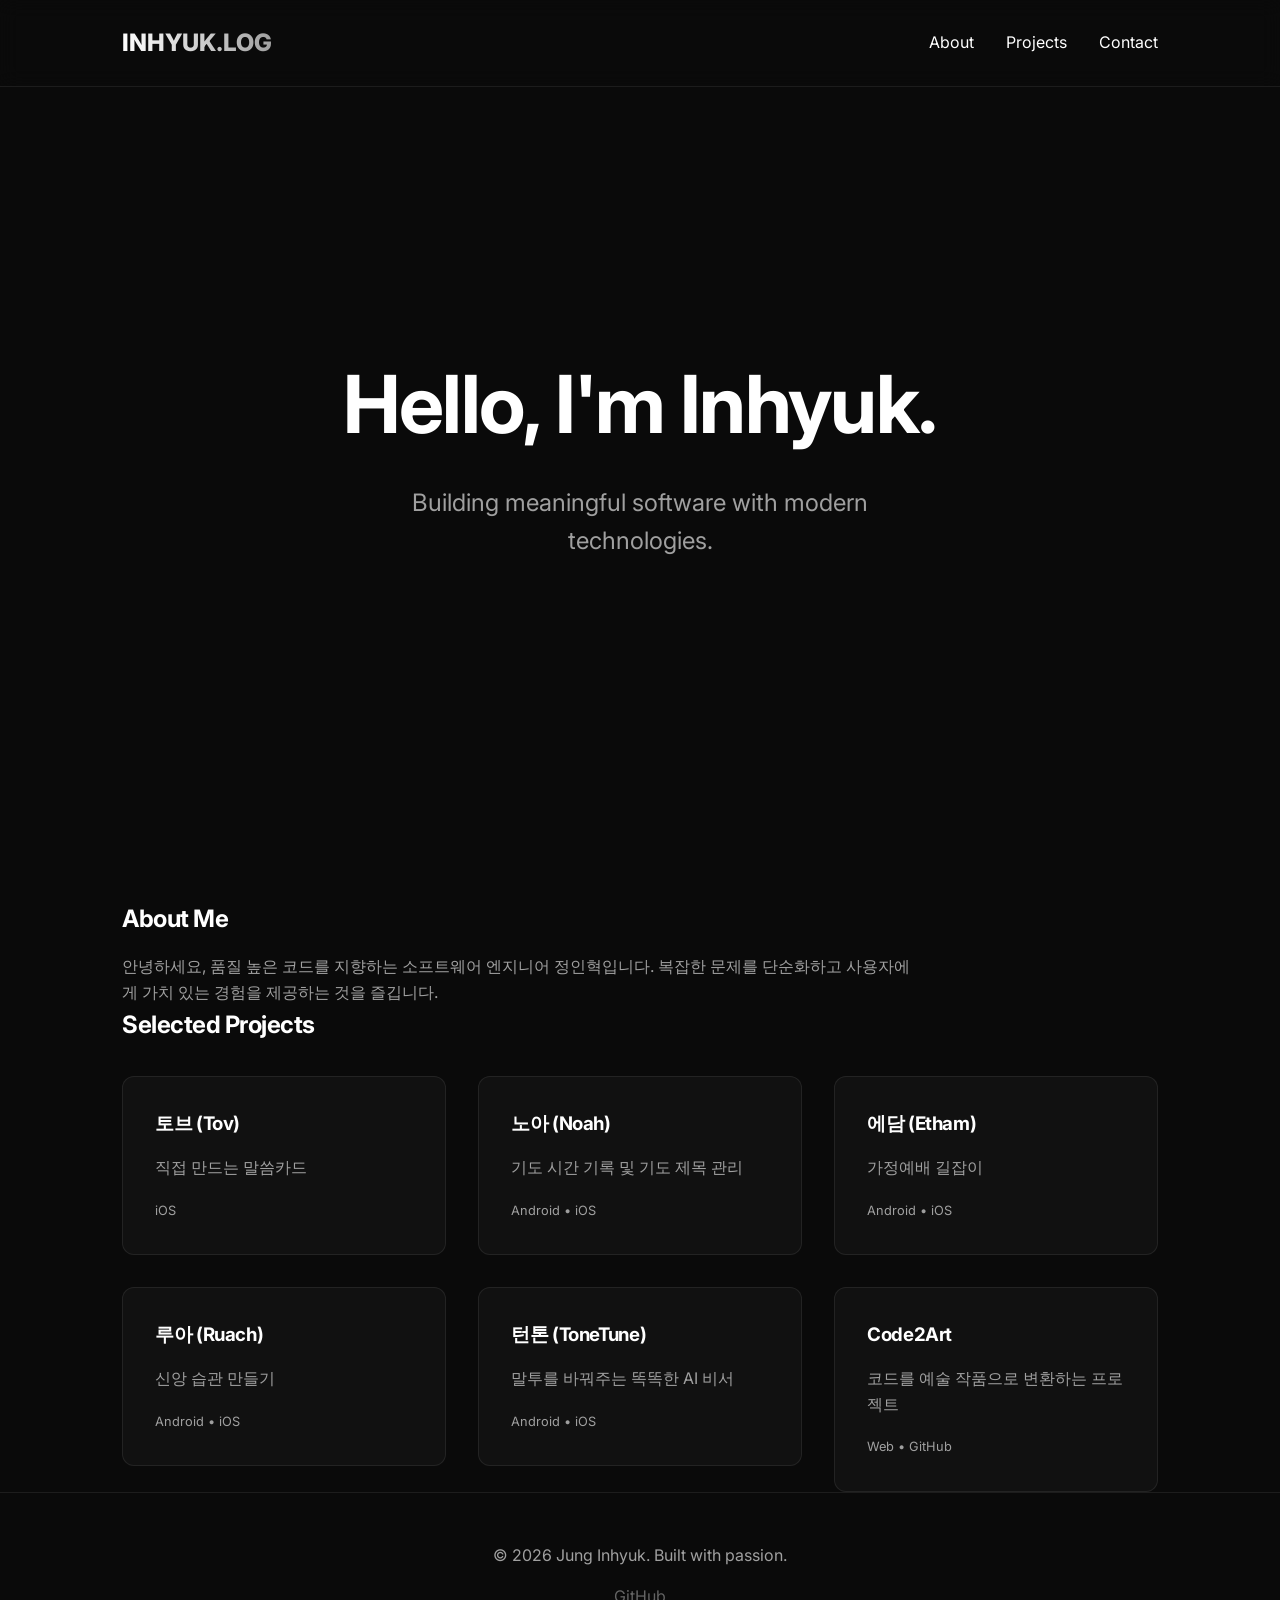
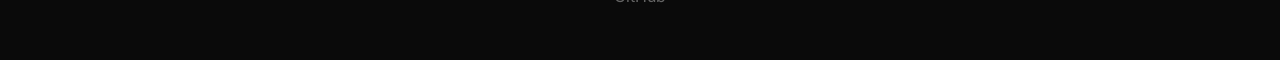
==== index.html @ c1172c43 "feat: 새로운 앱 상세 페이지들을 추가하고 인덱스 페이지를 업데이트합니다." ====
<!DOCTYPE html>
<html lang="ko">

<head>
    <meta charset="UTF-8">
    <meta name="viewport" content="width=device-width, initial-scale=1.0">
    <title>Inhyuk Jung | Software Engineer</title>
    <meta name="description" content="Software Engineer Jung Inhyuk's Portfolio.">
    <link rel="stylesheet" href="style.css">
    <link rel="preconnect" href="https://fonts.googleapis.com">
    <link rel="preconnect" href="https://fonts.gstatic.com" crossorigin>
    <link href="https://fonts.googleapis.com/css2?family=Inter:wght@400;700;800&display=swap" rel="stylesheet">
</head>

<body>

    <nav>
        <div class="container nav-content">
            <div class="logo">INHYUK.LOG</div>
            <div class="nav-links">
                <a href="#about">About</a>
                <a href="#projects">Projects</a>
                <a href="#contact">Contact</a>
            </div>
        </div>
    </nav>

    <header class="hero" id="home">
        <div class="container">
            <h1>Hello, I'm Inhyuk.</h1>
            <p>Building meaningful software with modern technologies.</p>
        </div>
    </header>

    <section id="about" class="container reveal">
        <h2>About Me</h2>
        <p style="color: var(--text-secondary); margin-top: 1rem; max-width: 800px;">
            안녕하세요, 품질 높은 코드를 지향하는 소프트웨어 엔지니어 정인혁입니다.
            복잡한 문제를 단순화하고 사용자에게 가치 있는 경험을 제공하는 것을 즐깁니다.
        </p>
    </section>

    <section id="projects" class="container reveal">
        <h2 style="margin-bottom: 2rem;">Selected Projects</h2>
        <div class="card-grid">
            <a href="apps/tov.html" class="card-link">
                <div class="card">
                    <h3>토브 (Tov)</h3>
                    <p style="color: var(--text-secondary); margin: 1rem 0;">직접 만드는 말씀카드</p>
                    <span style="font-size: 0.8rem; opacity: 0.6;">iOS</span>
                </div>
            </a>
            <a href="apps/noah.html" class="card-link">
                <div class="card">
                    <h3>노아 (Noah)</h3>
                    <p style="color: var(--text-secondary); margin: 1rem 0;">기도 시간 기록 및 기도 제목 관리</p>
                    <span style="font-size: 0.8rem; opacity: 0.6;">Android • iOS</span>
                </div>
            </a>
            <a href="apps/etham.html" class="card-link">
                <div class="card">
                    <h3>에담 (Etham)</h3>
                    <p style="color: var(--text-secondary); margin: 1rem 0;">가정예배 길잡이</p>
                    <span style="font-size: 0.8rem; opacity: 0.6;">Android • iOS</span>
                </div>
            </a>
            <a href="apps/ruach.html" class="card-link">
                <div class="card">
                    <h3>루아 (Ruach)</h3>
                    <p style="color: var(--text-secondary); margin: 1rem 0;">신앙 습관 만들기</p>
                    <span style="font-size: 0.8rem; opacity: 0.6;">Android • iOS</span>
                </div>
            </a>
            <a href="apps/tonetune.html" class="card-link">
                <div class="card">
                    <h3>턴톤 (ToneTune)</h3>
                    <p style="color: var(--text-secondary); margin: 1rem 0;">말투를 바꿔주는 똑똑한 AI 비서</p>
                    <span style="font-size: 0.8rem; opacity: 0.6;">Android • iOS</span>
                </div>
            </a>
            <a href="apps/code2art.html" class="card-link">
                <div class="card">
                    <h3>Code2Art</h3>
                    <p style="color: var(--text-secondary); margin: 1rem 0;">코드를 예술 작품으로 변환하는 프로젝트</p>
                    <span style="font-size: 0.8rem; opacity: 0.6;">Web • GitHub</span>
                </div>
            </a>
        </div>
    </section>

    <footer id="contact">
        <div class="container">
            <p>&copy; 2026 Jung Inhyuk. Built with passion.</p>
            <div style="margin-top: 1rem;">
                <a href="https://github.com/inhyuk-jung" target="_blank"
                    style="margin: 0 10px; opacity: 0.6;">GitHub</a>
            </div>
        </div>
    </footer>

    <script src="main.js"></script>
</body>

</html>
---- style.css ----
:root {
  --bg-color: #0a0a0a;
  --secondary-bg: #111111;
  --accent-color: #ffffff;
  --text-primary: #ffffff;
  --text-secondary: #a0a0a0;
  --glass-bg: rgba(255, 255, 255, 0.03);
  --glass-border: rgba(255, 255, 255, 0.08);
  --font-family: 'Inter', -apple-system, BlinkMacSystemFont, 'Segoe UI', Roboto, sans-serif;
  --transition: all 0.3s ease;
}

* {
  margin: 0;
  padding: 0;
  box-sizing: border-box;
}

body {
  background-color: var(--bg-color);
  color: var(--text-primary);
  font-family: var(--font-family);
  line-height: 1.6;
  overflow-x: hidden;
}

/* Typography */
h1, h2, h3 {
  font-weight: 700;
  letter-spacing: -0.02em;
}

a {
  text-decoration: none;
  color: inherit;
  transition: var(--transition);
}

/* Layout */
.container {
  max-width: 1100px;
  margin: 0 auto;
  padding: 0 2rem;
}

section {
  padding: 100px 0;
}

/* Nav */
nav {
  position: fixed;
  top: 0;
  width: 100%;
  padding: 1.5rem 0;
  z-index: 1000;
  backdrop-filter: blur(10px);
  background: rgba(10, 10, 10, 0.8);
  border-bottom: 1px solid var(--glass-border);
}

.nav-content {
  display: flex;
  justify-content: space-between;
  align-items: center;
}

.logo {
  font-size: 1.5rem;
  font-weight: 800;
  background: linear-gradient(to right, #fff, #a0a0a0);
  -webkit-background-clip: text;
  -webkit-text-fill-color: transparent;
}

.nav-links {
  display: flex;
  gap: 2rem;
}

.nav-links a:hover {
  color: var(--accent-color);
  opacity: 0.7;
}

/* Hero Section */
.hero {
  height: 100vh;
  display: flex;
  align-items: center;
  justify-content: center;
  text-align: center;
}

.hero h1 {
  font-size: 5rem;
  margin-bottom: 1rem;
  opacity: 0;
  transform: translateY(30px);
  animation: fadeUp 0.8s forwards;
}

.hero p {
  font-size: 1.5rem;
  color: var(--text-secondary);
  max-width: 600px;
  margin: 0 auto;
  opacity: 0;
  transform: translateY(30px);
  animation: fadeUp 0.8s 0.2s forwards;
}

/* Cards & Components */
.card-grid {
  display: grid;
  grid-template-columns: repeat(auto-fit, minmax(300px, 1fr));
  gap: 2rem;
}

.card {
  background: var(--glass-bg);
  border: 1px solid var(--glass-border);
  padding: 2rem;
  border-radius: 12px;
  transition: var(--transition);
}

.card:hover {
  background: rgba(255, 255, 255, 0.05);
  transform: translateY(-5px);
  border-color: rgba(255, 255, 255, 0.15);
}

/* Animations */
@keyframes fadeUp {
  to {
    opacity: 1;
    transform: translateY(0);
  }
}

.reveal {
  opacity: 0;
  transform: translateY(30px);
  transition: all 0.8s ease-out;
}

.reveal.active {
  opacity: 1;
  transform: translateY(0);
}

/* Footer */
footer {
  padding: 50px 0;
  text-align: center;
  border-top: 1px solid var(--glass-border);
  color: var(--text-secondary);
}

@media (max-width: 768px) {
  .hero h1 { font-size: 3rem; }
  .nav-links { display: none; }
}
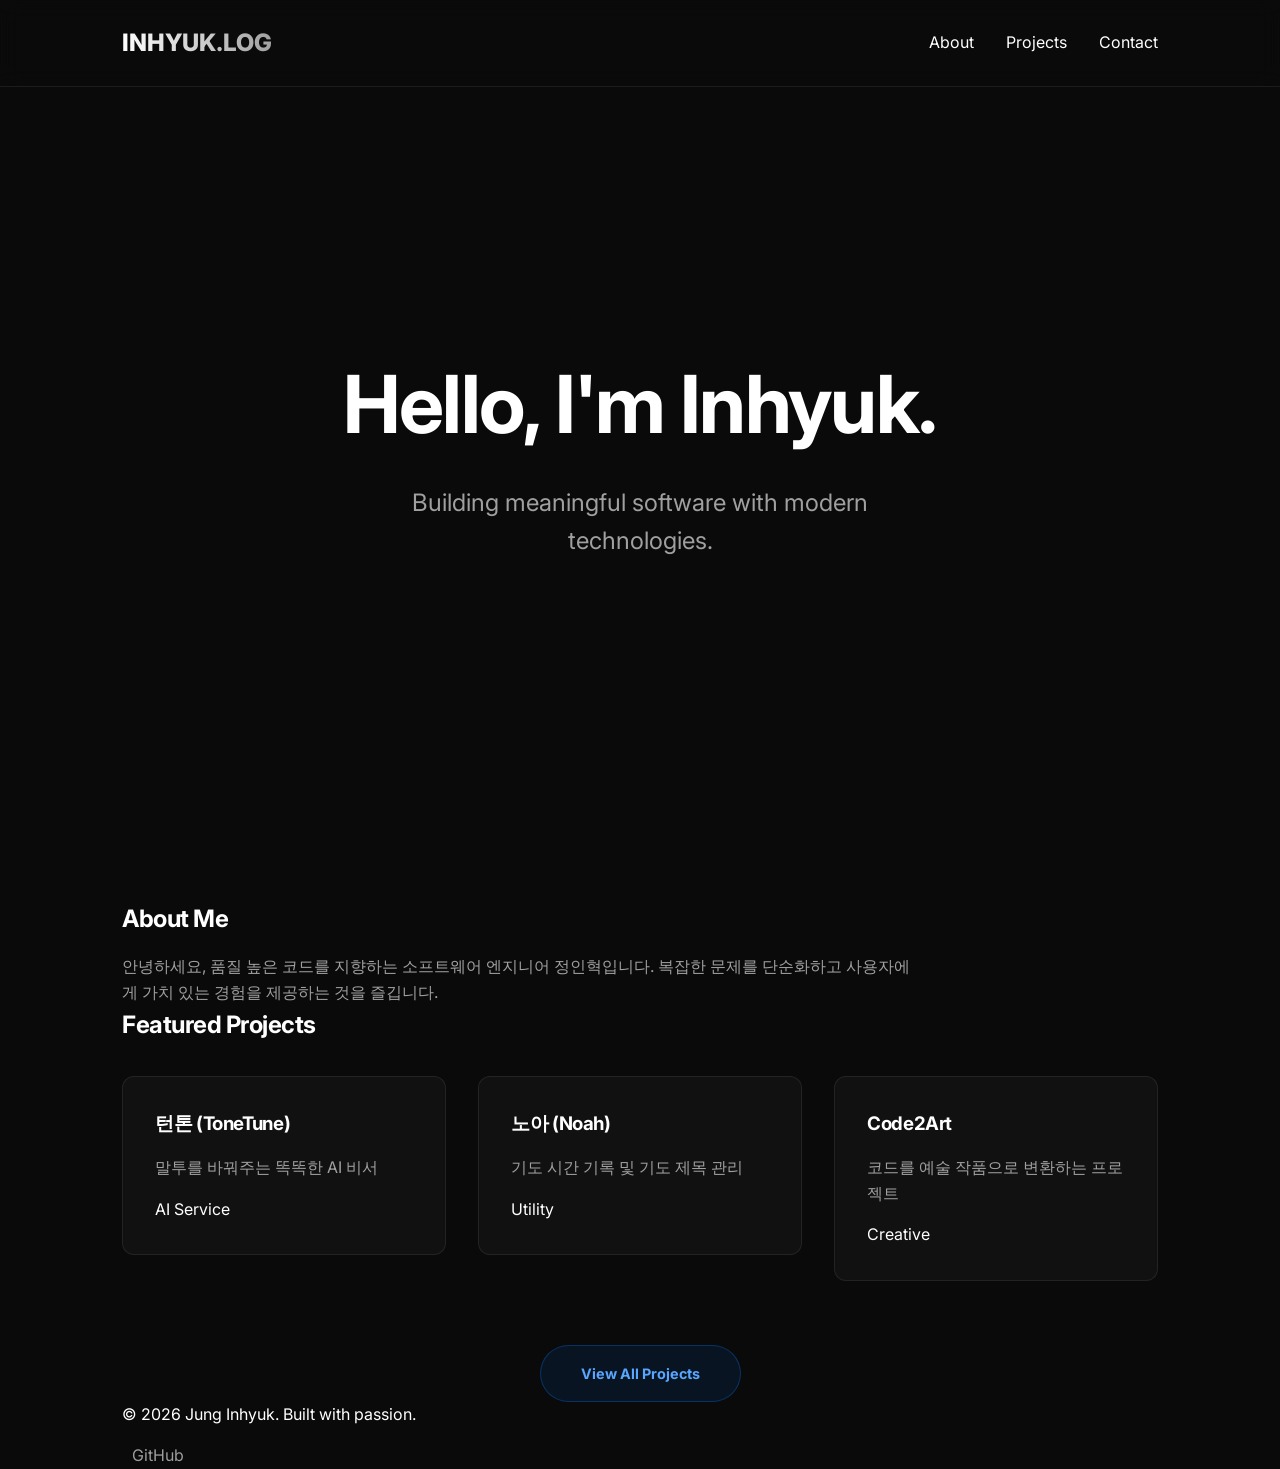
==== commit 5957f8b0: "feat: 전체 프로젝트 페이지를 추가하고 메인 페이지의 프로젝트 섹션을 개편하며 프로젝트 상세 페이지 내용을 개선했습니다." ====
--- a/index.html
+++ b/index.html
@@ -41,50 +41,33 @@
     </section>
 
     <section id="projects" class="container reveal">
-        <h2 style="margin-bottom: 2rem;">Selected Projects</h2>
+        <h2 style="margin-bottom: 2rem;">Featured Projects</h2>
         <div class="card-grid">
-            <a href="apps/tov.html" class="card-link">
+            <a href="apps/tonetune.html" class="card-link">
                 <div class="card">
-                    <h3>토브 (Tov)</h3>
-                    <p style="color: var(--text-secondary); margin: 1rem 0;">직접 만드는 말씀카드</p>
-                    <span style="font-size: 0.8rem; opacity: 0.6;">iOS</span>
+                    <h3>턴톤 (ToneTune)</h3>
+                    <p style="color: var(--text-secondary); margin: 1rem 0;">말투를 바꿔주는 똑똑한 AI 비서</p>
+                    <span class="tag">AI Service</span>
                 </div>
             </a>
             <a href="apps/noah.html" class="card-link">
                 <div class="card">
                     <h3>노아 (Noah)</h3>
                     <p style="color: var(--text-secondary); margin: 1rem 0;">기도 시간 기록 및 기도 제목 관리</p>
-                    <span style="font-size: 0.8rem; opacity: 0.6;">Android • iOS</span>
-                </div>
-            </a>
-            <a href="apps/etham.html" class="card-link">
-                <div class="card">
-                    <h3>에담 (Etham)</h3>
-                    <p style="color: var(--text-secondary); margin: 1rem 0;">가정예배 길잡이</p>
-                    <span style="font-size: 0.8rem; opacity: 0.6;">Android • iOS</span>
-                </div>
-            </a>
-            <a href="apps/ruach.html" class="card-link">
-                <div class="card">
-                    <h3>루아 (Ruach)</h3>
-                    <p style="color: var(--text-secondary); margin: 1rem 0;">신앙 습관 만들기</p>
-                    <span style="font-size: 0.8rem; opacity: 0.6;">Android • iOS</span>
-                </div>
-            </a>
-            <a href="apps/tonetune.html" class="card-link">
-                <div class="card">
-                    <h3>턴톤 (ToneTune)</h3>
-                    <p style="color: var(--text-secondary); margin: 1rem 0;">말투를 바꿔주는 똑똑한 AI 비서</p>
-                    <span style="font-size: 0.8rem; opacity: 0.6;">Android • iOS</span>
+                    <span class="tag">Utility</span>
                 </div>
             </a>
             <a href="apps/code2art.html" class="card-link">
                 <div class="card">
                     <h3>Code2Art</h3>
                     <p style="color: var(--text-secondary); margin: 1rem 0;">코드를 예술 작품으로 변환하는 프로젝트</p>
-                    <span style="font-size: 0.8rem; opacity: 0.6;">Web • GitHub</span>
+                    <span class="tag">Creative</span>
                 </div>
             </a>
+        </div>
+        <div style="text-align: center; margin-top: 4rem;">
+            <a href="apps/index.html" class="store-button ios"
+                style="max-width: none; width: auto; padding: 1rem 2.5rem;">View All Projects</a>
         </div>
     </section>
 
--- a/style.css
+++ b/style.css
@@ -8,6 +8,8 @@
   --glass-border: rgba(255, 255, 255, 0.08);
   --font-family: 'Inter', -apple-system, BlinkMacSystemFont, 'Segoe UI', Roboto, sans-serif;
   --transition: all 0.3s ease;
+  --ios-color: #007AFF;
+  --android-color: #3DDC84;
 }
 
 * {
@@ -25,7 +27,9 @@
 }
 
 /* Typography */
-h1, h2, h3 {
+h1,
+h2,
+h3 {
   font-weight: 700;
   letter-spacing: -0.02em;
 }
@@ -70,6 +74,7 @@
   font-weight: 800;
   background: linear-gradient(to right, #fff, #a0a0a0);
   -webkit-background-clip: text;
+  background-clip: text;
   -webkit-text-fill-color: transparent;
 }
 
@@ -150,15 +155,92 @@
   transform: translateY(0);
 }
 
-/* Footer */
-footer {
-  padding: 50px 0;
-  text-align: center;
-  border-top: 1px solid var(--glass-border);
-  color: var(--text-secondary);
-}
-
+/* Links in Grid */
+.card-link {
+  display: block;
+  height: 100%;
+}
+
+/* Store Buttons */
+.store-buttons {
+  display: flex;
+  flex-wrap: wrap;
+  gap: 1rem;
+  margin-top: 2rem;
+}
+
+.store-button {
+  display: inline-flex;
+  align-items: center;
+  justify-content: center;
+  padding: 0.8rem 1.5rem;
+  border-radius: 50px;
+  font-weight: 700;
+  font-size: 0.9rem;
+  color: #fff;
+  transition: var(--transition);
+  border: 1px solid transparent;
+  width: 100%;
+  max-width: 200px;
+}
+
+.store-button.ios {
+  background: rgba(0, 122, 255, 0.1);
+  border-color: rgba(0, 122, 255, 0.3);
+  color: #58a6ff;
+}
+
+.store-button.ios:hover {
+  background: var(--ios-color);
+  color: #fff;
+  transform: translateY(-2px);
+  box-shadow: 0 5px 15px rgba(0, 122, 255, 0.3);
+}
+
+.store-button.android {
+  background: rgba(61, 220, 132, 0.1);
+  border-color: rgba(61, 220, 132, 0.3);
+  color: #3ddc84;
+}
+
+.store-button.android:hover {
+  background: var(--android-color);
+  color: #111;
+  transform: translateY(-2px);
+  box-shadow: 0 5px 15px rgba(61, 220, 132, 0.3);
+}
+
+.store-button.github {
+  background: rgba(255, 255, 255, 0.1);
+  border-color: rgba(255, 255, 255, 0.2);
+}
+
+.store-button.github:hover {
+  background: #fff;
+  color: #000;
+  transform: translateY(-2px);
+}
+
+/* Mobile Responsive Extra */
 @media (max-width: 768px) {
-  .hero h1 { font-size: 3rem; }
-  .nav-links { display: none; }
-}
+  .hero h1 {
+    font-size: 2.5rem;
+  }
+
+  .section {
+    padding: 60px 0;
+  }
+
+  .nav-content {
+    padding: 0 1rem;
+  }
+
+  .app-content {
+    grid-template-columns: 1fr;
+    gap: 2rem;
+  }
+
+  .store-button {
+    max-width: 100%;
+  }
+}
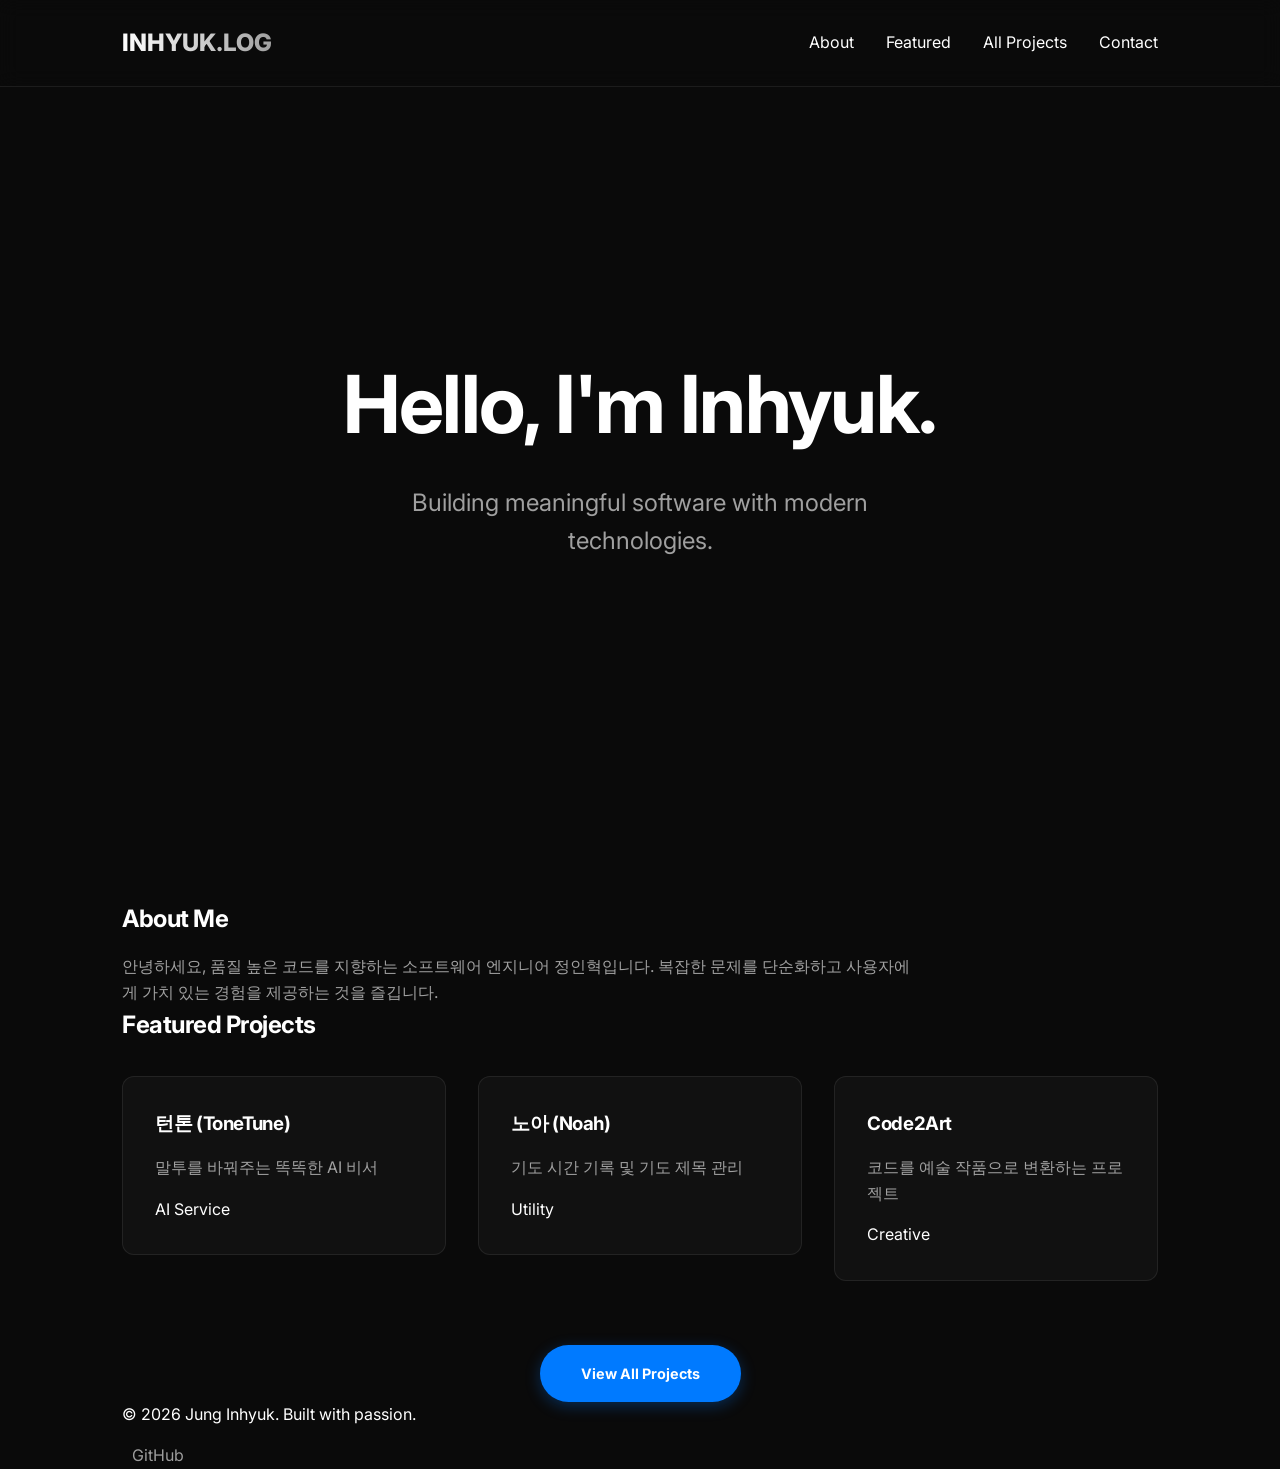
==== commit 602632e3: "feat: 프로젝트 내비게이션 링크를 업데이트하고 앱 이미지 및 스토어 버튼 스타일을 개선했습니다." ====
--- a/index.html
+++ b/index.html
@@ -19,7 +19,8 @@
             <div class="logo">INHYUK.LOG</div>
             <div class="nav-links">
                 <a href="#about">About</a>
-                <a href="#projects">Projects</a>
+                <a href="#projects">Featured</a>
+                <a href="apps/index.html">All Projects</a>
                 <a href="#contact">Contact</a>
             </div>
         </div>
--- a/style.css
+++ b/style.css
@@ -136,6 +136,25 @@
   border-color: rgba(255, 255, 255, 0.15);
 }
 
+.app-image {
+  width: 100%;
+  height: 500px;
+  background: rgba(0, 0, 0, 0.2);
+  border: 1px solid var(--glass-border);
+  border-radius: 20px;
+  display: flex;
+  align-items: center;
+  justify-content: center;
+  margin-bottom: 2rem;
+  overflow: hidden;
+}
+
+.app-image img {
+  max-width: 100%;
+  max-height: 100%;
+  object-fit: contain !important;
+}
+
 /* Animations */
 @keyframes fadeUp {
   to {
@@ -166,48 +185,47 @@
   display: flex;
   flex-wrap: wrap;
   gap: 1rem;
-  margin-top: 2rem;
+  margin: 1.5rem 0;
 }
 
 .store-button {
-  display: inline-flex;
+  display: inline-flex !important;
   align-items: center;
   justify-content: center;
   padding: 0.8rem 1.5rem;
   border-radius: 50px;
   font-weight: 700;
   font-size: 0.9rem;
-  color: #fff;
+  color: #fff !important;
   transition: var(--transition);
   border: 1px solid transparent;
-  width: 100%;
-  max-width: 200px;
+  width: auto;
+  min-width: 160px;
+  cursor: pointer;
+  text-align: center;
 }
 
 .store-button.ios {
-  background: rgba(0, 122, 255, 0.1);
-  border-color: rgba(0, 122, 255, 0.3);
-  color: #58a6ff;
+  background: var(--ios-color);
+  box-shadow: 0 4px 15px rgba(0, 122, 255, 0.3);
 }
 
 .store-button.ios:hover {
-  background: var(--ios-color);
-  color: #fff;
   transform: translateY(-2px);
-  box-shadow: 0 5px 15px rgba(0, 122, 255, 0.3);
+  box-shadow: 0 6px 20px rgba(0, 122, 255, 0.5);
+  filter: brightness(1.1);
 }
 
 .store-button.android {
-  background: rgba(61, 220, 132, 0.1);
-  border-color: rgba(61, 220, 132, 0.3);
-  color: #3ddc84;
+  background: var(--android-color);
+  color: #000 !important;
+  box-shadow: 0 4px 15px rgba(61, 220, 132, 0.3);
 }
 
 .store-button.android:hover {
-  background: var(--android-color);
-  color: #111;
   transform: translateY(-2px);
-  box-shadow: 0 5px 15px rgba(61, 220, 132, 0.3);
+  box-shadow: 0 6px 20px rgba(61, 220, 132, 0.5);
+  filter: brightness(1.1);
 }
 
 .store-button.github {
@@ -217,7 +235,7 @@
 
 .store-button.github:hover {
   background: #fff;
-  color: #000;
+  color: #000 !important;
   transform: translateY(-2px);
 }
 
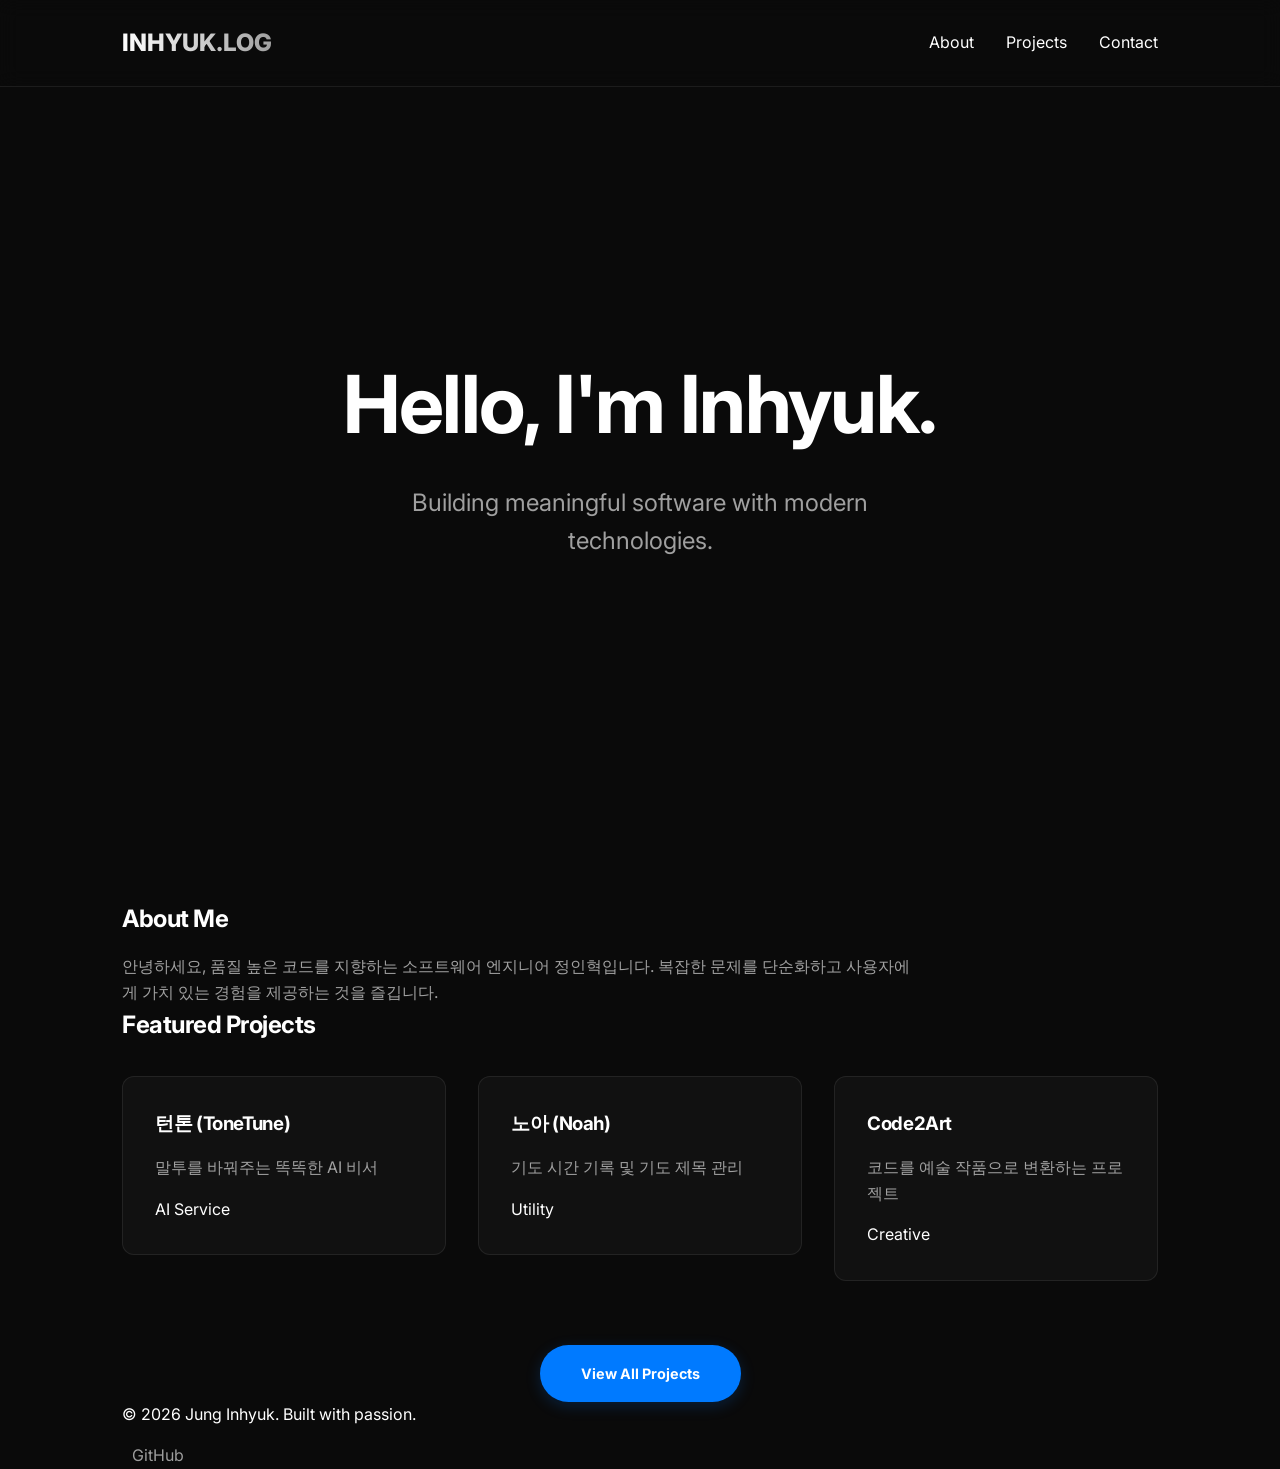
==== commit db54f79e: "feat: 앱 상세 페이지 UI/UX를 개선하고 스토어 버튼 스타일을 조정했으며, 메인 내비게이션을 간소화했습니다." ====
--- a/index.html
+++ b/index.html
@@ -19,8 +19,7 @@
             <div class="logo">INHYUK.LOG</div>
             <div class="nav-links">
                 <a href="#about">About</a>
-                <a href="#projects">Featured</a>
-                <a href="apps/index.html">All Projects</a>
+                <a href="apps/index.html">Projects</a>
                 <a href="#contact">Contact</a>
             </div>
         </div>
--- a/style.css
+++ b/style.css
@@ -153,6 +153,7 @@
   max-width: 100%;
   max-height: 100%;
   object-fit: contain !important;
+  /* 무조건 다 보이게 설정 */
 }
 
 /* Animations */
@@ -207,25 +208,23 @@
 
 .store-button.ios {
   background: var(--ios-color);
-  box-shadow: 0 4px 15px rgba(0, 122, 255, 0.3);
+  box-shadow: 0 4px 15px rgba(0, 122, 255, 0.2);
 }
 
 .store-button.ios:hover {
   transform: translateY(-2px);
-  box-shadow: 0 6px 20px rgba(0, 122, 255, 0.5);
-  filter: brightness(1.1);
+  box-shadow: 0 6px 20px rgba(0, 122, 255, 0.4);
 }
 
 .store-button.android {
   background: var(--android-color);
   color: #000 !important;
-  box-shadow: 0 4px 15px rgba(61, 220, 132, 0.3);
+  box-shadow: 0 4px 15px rgba(61, 220, 132, 0.2);
 }
 
 .store-button.android:hover {
   transform: translateY(-2px);
-  box-shadow: 0 6px 20px rgba(61, 220, 132, 0.5);
-  filter: brightness(1.1);
+  box-shadow: 0 6px 20px rgba(61, 220, 132, 0.4);
 }
 
 .store-button.github {
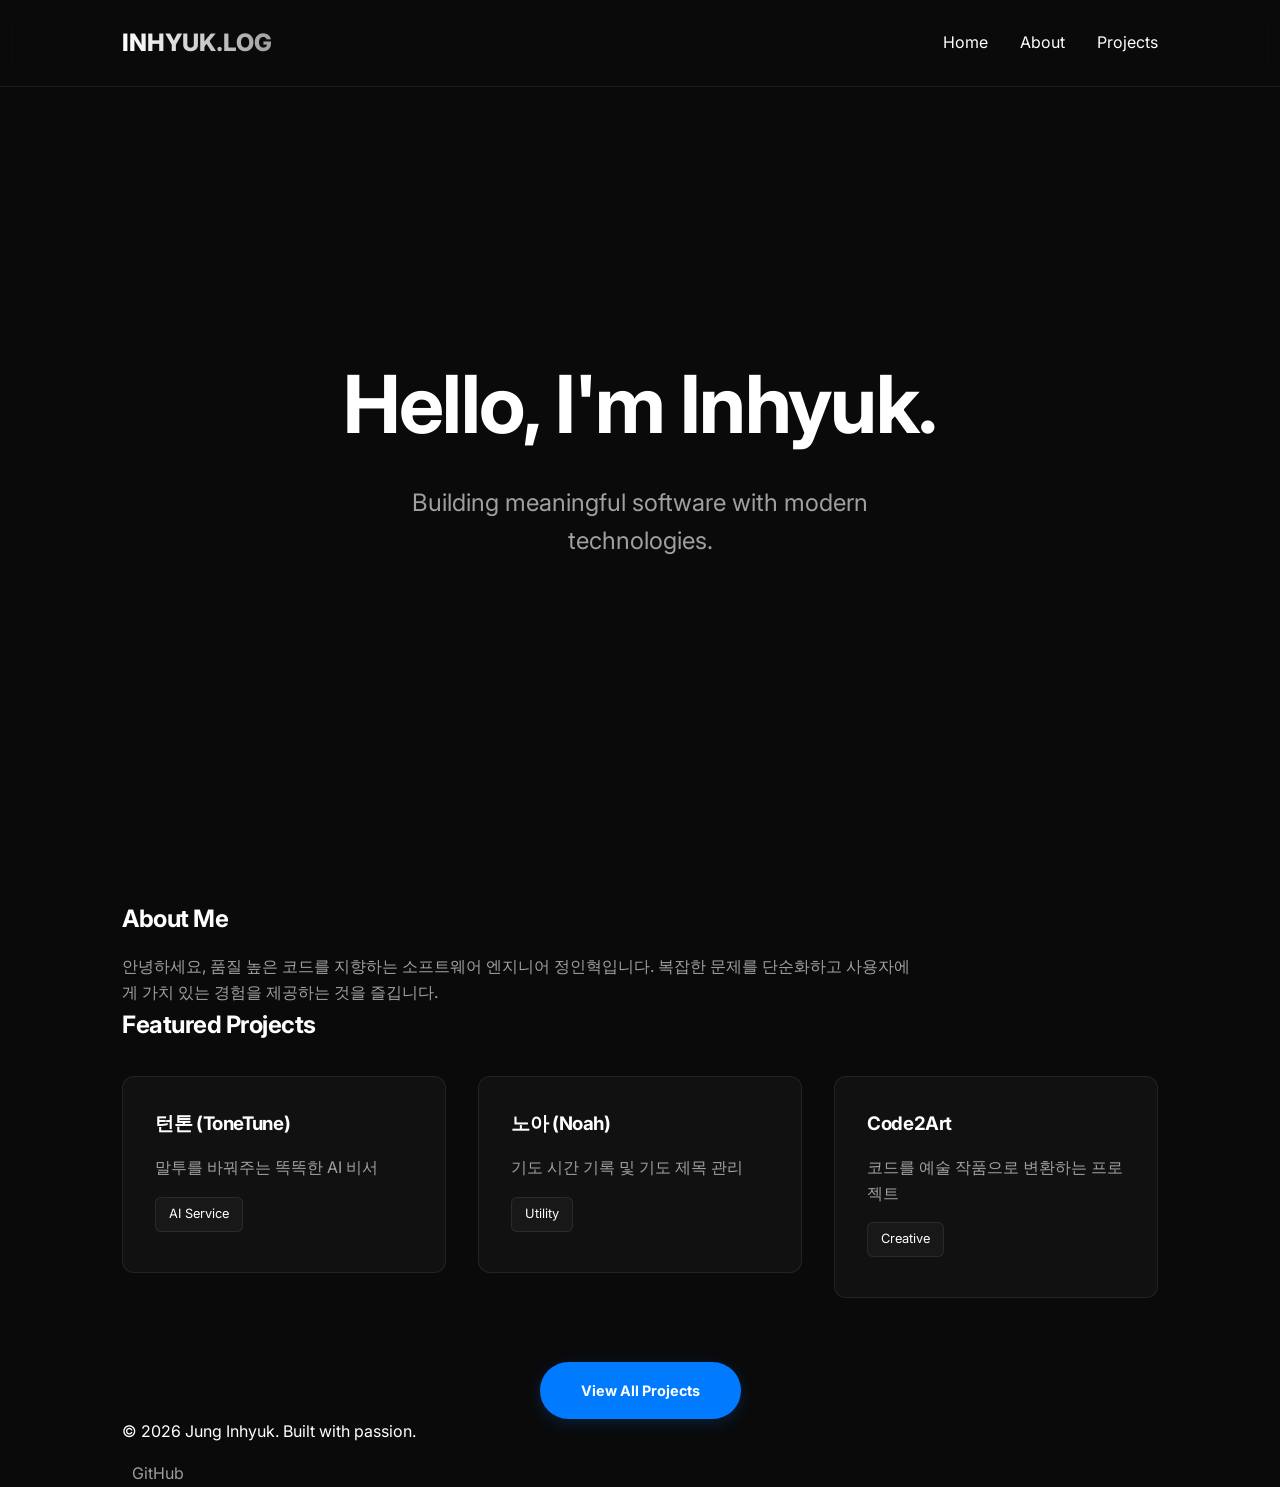
==== commit 6d4d5486: "네비게이션을 개선하고 앱 상세 페이지의 공통 스타일 및 반응형 디자인을 추가했습니다." ====
--- a/index.html
+++ b/index.html
@@ -16,11 +16,11 @@
 
     <nav>
         <div class="container nav-content">
-            <div class="logo">INHYUK.LOG</div>
+            <div class="logo"><a href="index.html">INHYUK.LOG</a></div>
             <div class="nav-links">
+                <a href="index.html">Home</a>
                 <a href="#about">About</a>
                 <a href="apps/index.html">Projects</a>
-                <a href="#contact">Contact</a>
             </div>
         </div>
     </nav>
--- a/style.css
+++ b/style.css
@@ -238,6 +238,41 @@
   transform: translateY(-2px);
 }
 
+/* App Detail Pages Common Styles */
+.app-header {
+  padding-top: 150px;
+  padding-bottom: 50px;
+}
+
+.back-link {
+  display: inline-block;
+  margin-bottom: 2rem;
+  opacity: 0.6;
+  transition: var(--transition);
+}
+
+.back-link:hover {
+  opacity: 1;
+  transform: translateX(-5px);
+}
+
+.app-content {
+  display: grid;
+  grid-template-columns: 2fr 1fr;
+  gap: 3rem;
+}
+
+.tag {
+  background: var(--glass-bg);
+  padding: 0.4rem 0.8rem;
+  border-radius: 6px;
+  font-size: 0.8rem;
+  border: 1px solid var(--glass-border);
+  margin-right: 0.5rem;
+  margin-bottom: 0.5rem;
+  display: inline-block;
+}
+
 /* Mobile Responsive Extra */
 @media (max-width: 768px) {
   .hero h1 {
@@ -257,7 +292,25 @@
     gap: 2rem;
   }
 
+  .app-header {
+    padding-top: 100px;
+    padding-bottom: 30px;
+  }
+
+  .app-image {
+    height: 300px;
+    /* 모바일에서 이미지 덜 부담스럽게 노출 */
+    margin-bottom: 1.5rem;
+  }
+
+  .store-buttons {
+    flex-direction: column;
+    align-items: stretch;
+  }
+
   .store-button {
     max-width: 100%;
+    width: 100%;
+    margin-bottom: 0.5rem;
   }
 }
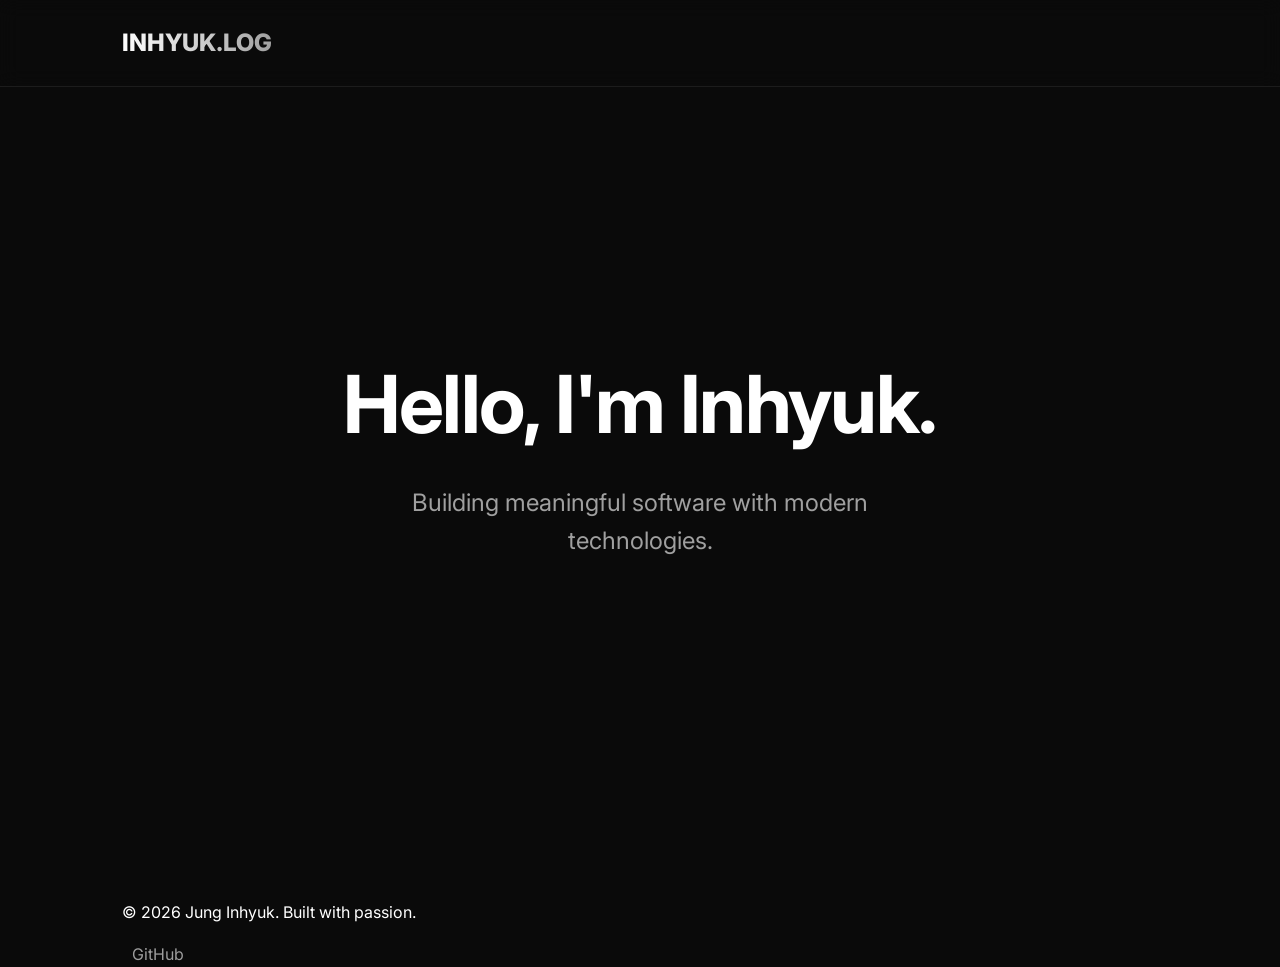
==== commit 0eed16b6: "feat: 메인 페이지 코드 제거" ====
--- a/index.html
+++ b/index.html
@@ -17,11 +17,11 @@
     <nav>
         <div class="container nav-content">
             <div class="logo"><a href="index.html">INHYUK.LOG</a></div>
-            <div class="nav-links">
+            <!-- <div class="nav-links">
                 <a href="index.html">Home</a>
                 <a href="#about">About</a>
                 <a href="apps/index.html">Projects</a>
-            </div>
+            </div> -->
         </div>
     </nav>
 
@@ -32,7 +32,7 @@
         </div>
     </header>
 
-    <section id="about" class="container reveal">
+    <!-- <section id="about" class="container reveal">
         <h2>About Me</h2>
         <p style="color: var(--text-secondary); margin-top: 1rem; max-width: 800px;">
             안녕하세요, 품질 높은 코드를 지향하는 소프트웨어 엔지니어 정인혁입니다.
@@ -69,7 +69,7 @@
             <a href="apps/index.html" class="store-button ios"
                 style="max-width: none; width: auto; padding: 1rem 2.5rem;">View All Projects</a>
         </div>
-    </section>
+    </section> -->
 
     <footer id="contact">
         <div class="container">
--- a/style.css
+++ b/style.css
@@ -26,6 +26,10 @@
   overflow-x: hidden;
 }
 
+html {
+  scroll-padding-top: 40px;
+}
+
 /* Typography */
 h1,
 h2,
@@ -48,7 +52,7 @@
 }
 
 section {
-  padding: 100px 0;
+  /* padding: 50px 0; */
 }
 
 /* Nav */
@@ -59,7 +63,7 @@
   padding: 1.5rem 0;
   z-index: 1000;
   backdrop-filter: blur(10px);
-  background: rgba(10, 10, 10, 0.8);
+  background: var(--nav-bg, rgba(10, 10, 10, 0.8));
   border-bottom: 1px solid var(--glass-border);
 }
 
@@ -138,22 +142,23 @@
 
 .app-image {
   width: 100%;
-  height: 500px;
-  background: rgba(0, 0, 0, 0.2);
-  border: 1px solid var(--glass-border);
-  border-radius: 20px;
+  height: auto;
   display: flex;
   align-items: center;
   justify-content: center;
   margin-bottom: 2rem;
-  overflow: hidden;
+  padding: 0;
+  background: transparent !important;
+  border: none !important;
 }
 
 .app-image img {
-  max-width: 100%;
-  max-height: 100%;
-  object-fit: contain !important;
-  /* 무조건 다 보이게 설정 */
+  width: 100%;
+  height: auto;
+  max-height: 500px;
+  display: block;
+  object-fit: contain;
+  border-radius: 20px;
 }
 
 /* Animations */
@@ -240,19 +245,27 @@
 
 /* App Detail Pages Common Styles */
 .app-header {
-  padding-top: 150px;
-  padding-bottom: 50px;
+  padding-top: 20px;
+  padding-bottom: 30px;
 }
 
 .back-link {
-  display: inline-block;
+  display: inline-flex;
+  align-items: center;
+  gap: 0.5rem;
+  padding: 0.6rem 1.2rem;
+  background: rgba(255, 255, 255, 0.05);
+  border: 1px solid var(--glass-border);
+  border-radius: 50px;
   margin-bottom: 2rem;
-  opacity: 0.6;
+  font-size: 0.9rem;
+  color: var(--text-secondary);
   transition: var(--transition);
 }
 
 .back-link:hover {
-  opacity: 1;
+  background: rgba(255, 255, 255, 0.1);
+  color: var(--text-primary);
   transform: translateX(-5px);
 }
 
@@ -273,6 +286,95 @@
   display: inline-block;
 }
 
+/* Project List (apps/index.html) */
+.project-list {
+  display: flex;
+  flex-direction: column;
+  gap: 1.5rem;
+  max-width: 800px;
+  margin: 0 auto;
+}
+
+.project-item {
+  display: flex;
+  align-items: center;
+  gap: 1.8rem;
+  background: var(--glass-bg);
+  border: 1px solid var(--glass-border);
+  padding: 1.5rem;
+  border-radius: 20px;
+  transition: var(--transition);
+  position: relative;
+}
+
+.project-item:hover {
+  background: rgba(255, 255, 255, 0.05);
+  transform: translateY(-3px);
+  border-color: rgba(255, 255, 255, 0.2);
+}
+
+.project-icon {
+  width: 84px;
+  height: 84px;
+  border-radius: 22.5%;
+  /* Apple HIG 스타일 둥근 모서리 추구 */
+  object-fit: cover;
+  flex-shrink: 0;
+  box-shadow: 0 4px 12px rgba(0, 0, 0, 0.2);
+}
+
+.project-icon-placeholder {
+  width: 84px;
+  height: 84px;
+  border-radius: 22.5%;
+  flex-shrink: 0;
+  background: linear-gradient(135deg, #eee, #999);
+  color: #000;
+  display: flex;
+  align-items: center;
+  justify-content: center;
+  font-weight: 800;
+  font-size: 1.2rem;
+  box-shadow: 0 4px 12px rgba(0, 0, 0, 0.2);
+}
+
+.project-info {
+  flex-grow: 1;
+}
+
+.project-info h3 {
+  font-size: 1.4rem;
+  margin-bottom: 0.2rem;
+  color: var(--text-primary);
+}
+
+.project-info p {
+  color: var(--text-secondary);
+  font-size: 1rem;
+  margin-bottom: 0.8rem;
+}
+
+.project-tags {
+  display: flex;
+  gap: 0.5rem;
+  flex-wrap: wrap;
+}
+
+.project-arrow {
+  color: var(--text-secondary);
+  opacity: 0.5;
+  transition: var(--transition);
+  display: flex;
+  align-items: center;
+}
+
+.project-item:hover .project-arrow {
+  opacity: 1;
+  color: var(--text-primary);
+  transform: translateX(3px);
+}
+
+
 /* Mobile Responsive Extra */
 @media (max-width: 768px) {
   .hero h1 {
@@ -280,7 +382,7 @@
   }
 
   .section {
-    padding: 60px 0;
+    padding: 40px 0;
   }
 
   .nav-content {
@@ -293,13 +395,11 @@
   }
 
   .app-header {
-    padding-top: 100px;
-    padding-bottom: 30px;
+    padding-top: 20px;
+    padding-bottom: 20px;
   }
 
   .app-image {
-    height: 300px;
-    /* 모바일에서 이미지 덜 부담스럽게 노출 */
     margin-bottom: 1.5rem;
   }
 
@@ -313,4 +413,52 @@
     width: 100%;
     margin-bottom: 0.5rem;
   }
+
+  .project-item {
+    flex-direction: row;
+    align-items: center;
+    text-align: left;
+    gap: 1rem;
+    padding: 1.2rem 1rem;
+  }
+
+  .project-icon,
+  .project-icon-placeholder {
+    width: 60px;
+    height: 60px;
+  }
+
+  .project-icon-placeholder {
+    font-size: 0.9rem;
+  }
+
+  .project-info {
+    display: flex;
+    flex-direction: column;
+    align-items: flex-start;
+  }
+
+  .project-info h3 {
+    font-size: 1.1rem;
+    margin-bottom: 0.1rem;
+  }
+
+  .project-info p {
+    font-size: 0.85rem;
+    margin-bottom: 0.5rem;
+  }
+
+  .project-tags {
+    justify-content: flex-start;
+  }
+
+  .project-arrow {
+    position: static;
+    transform: none;
+    margin-left: auto;
+  }
+
+  .project-item:hover .project-arrow {
+    transform: translateX(3px);
+  }
 }
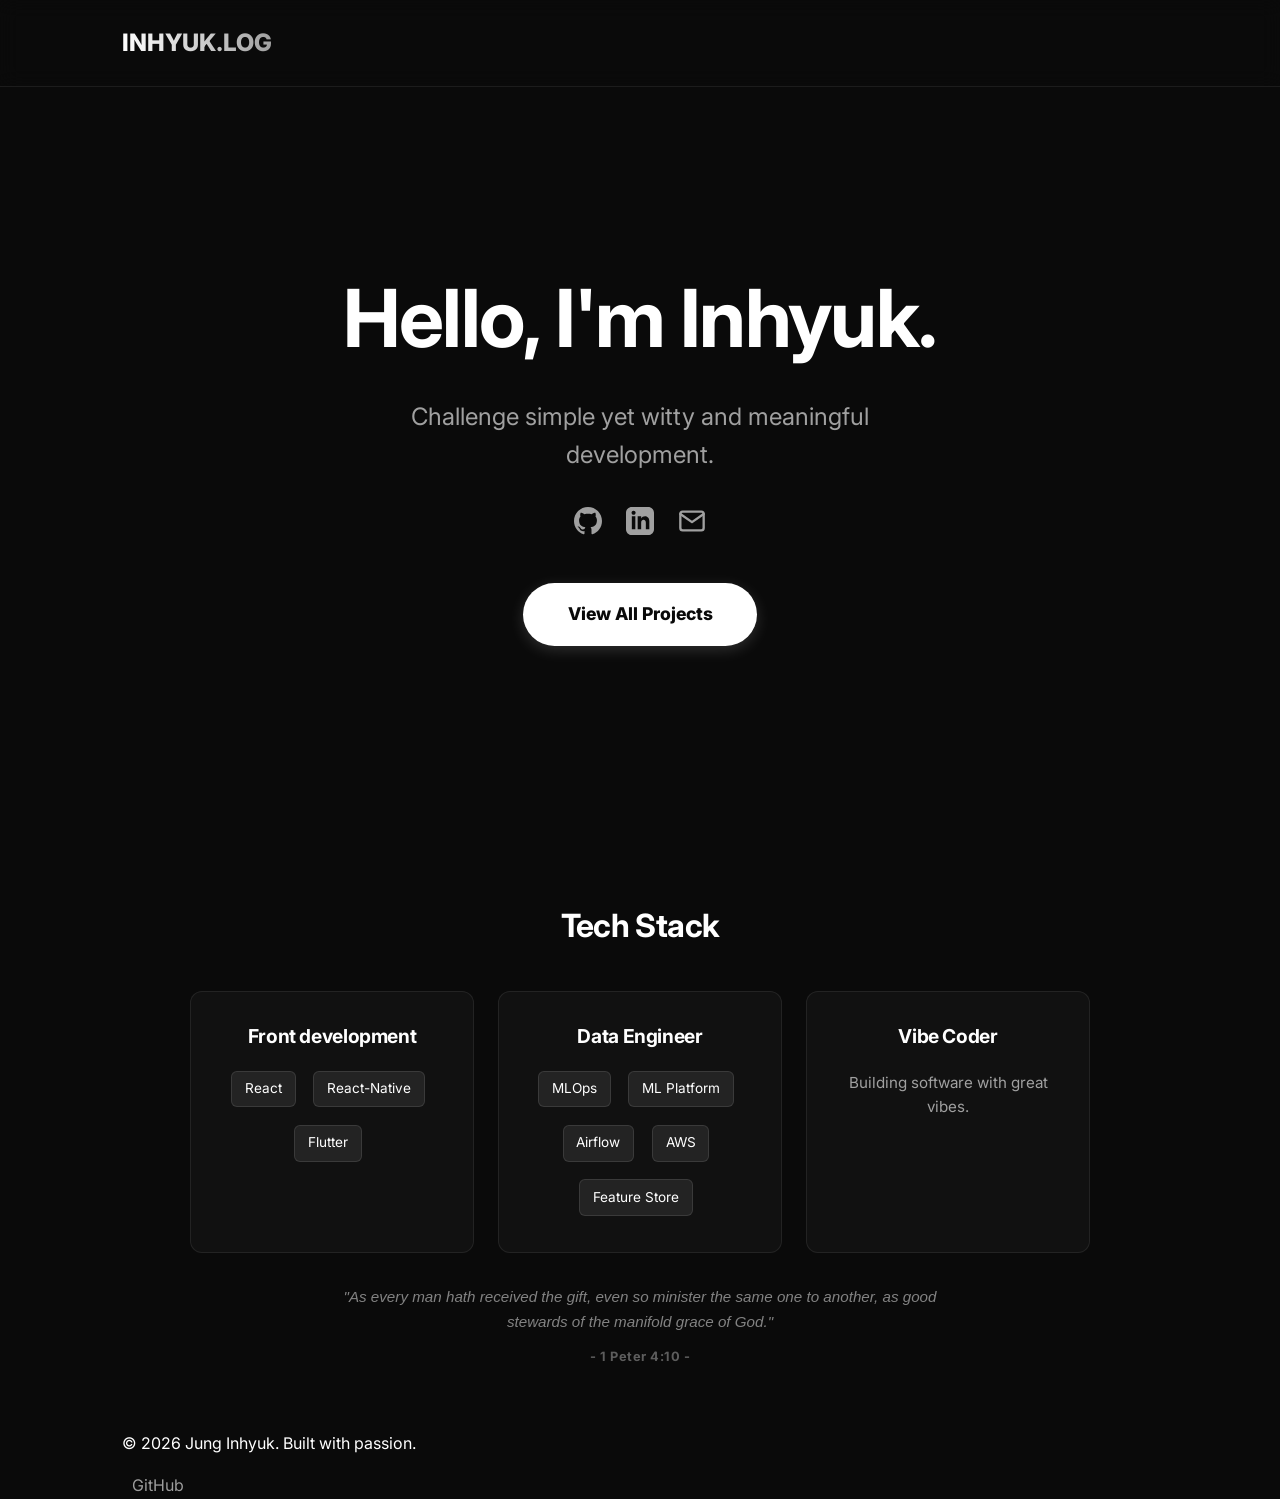
==== commit 49a30e10: "feat: 홈페이지에 소셜 링크, CTA 버튼 및 기술 스택 섹션을 추가하고 기존 주요 프로젝트 섹션을 제거했습니다." ====
--- a/index.html
+++ b/index.html
@@ -28,9 +28,64 @@
     <header class="hero" id="home">
         <div class="container">
             <h1>Hello, I'm Inhyuk.</h1>
-            <p>Building meaningful software with modern technologies.</p>
+            <p>Challenge simple yet witty and meaningful development.</p>
+
+            <div class="social-links">
+                <a href="https://github.com/inhyuk-jung" target="_blank" class="social-link" title="GitHub">
+                    <svg width="28" height="28" viewBox="0 0 24 24" fill="currentColor">
+                        <path
+                            d="M12 0c-6.626 0-12 5.373-12 12 0 5.302 3.438 9.8 8.207 11.387.599.111.793-.261.793-.577v-2.234c-3.338.726-4.033-1.416-4.033-1.416-.546-1.387-1.333-1.756-1.333-1.756-1.089-.745.083-.729.083-.729 1.205.084 1.839 1.237 1.839 1.237 1.07 1.834 2.807 1.304 3.492.997.107-.775.418-1.305.762-1.604-2.665-.305-5.467-1.334-5.467-5.931 0-1.311.469-2.381 1.236-3.221-.124-.303-.535-1.524.117-3.176 0 0 1.008-.322 3.301 1.23.957-.266 1.983-.399 3.003-.404 1.02.005 2.047.138 3.006.404 2.291-1.552 3.297-1.23 3.297-1.23.653 1.653.242 2.874.118 3.176.77.84 1.235 1.911 1.235 3.221 0 4.609-2.807 5.624-5.479 5.921.43.372.823 1.102.823 2.222v3.293c0 .319.192.694.801.576 4.765-1.589 8.199-6.086 8.199-11.386 0-6.627-5.373-12-12-12z" />
+                    </svg>
+                </a>
+                <a href="https://www.linkedin.com/in/inhyuk-jung/" target="_blank" class="social-link" title="LinkedIn">
+                    <svg width="28" height="28" viewBox="0 0 24 24" fill="currentColor">
+                        <path
+                            d="M19 0h-14c-2.761 0-5 2.239-5 5v14c0 2.761 2.239 5 5 5h14c2.762 0 5-2.239 5-5v-14c0-2.761-2.238-5-5-5zm-11 19h-3v-11h3v11zm-1.5-12.268c-.966 0-1.75-.79-1.75-1.764s.784-1.764 1.75-1.764 1.75.79 1.75 1.764-.783 1.764-1.75 1.764zm13.5 12.268h-3v-5.604c0-3.368-4-3.113-4 0v5.604h-3v-11h3v1.765c1.396-2.586 7-2.777 7 2.476v6.759z" />
+                    </svg>
+                </a>
+                <a href="mailto:jihsss93@gmail.com" class="social-link" title="Email Me">
+                    <svg width="28" height="28" viewBox="0 0 24 24" fill="none" stroke="currentColor" stroke-width="2"
+                        stroke-linecap="round" stroke-linejoin="round">
+                        <path d="M4 4h16c1.1 0 2 .9 2 2v12c0 1.1-.9 2-2 2H4c-1.1 0-2-.9-2-2V6c0-1.1.9-2 2-2z"></path>
+                        <polyline points="22,6 12,13 2,6"></polyline>
+                    </svg>
+                </a>
+            </div>
+
+            <div class="hero-cta">
+                <a href="apps/index.html" class="btn-primary">View All Projects</a>
+            </div>
         </div>
     </header>
+
+    <section id="tech-stack" class="container reveal">
+        <h2 style="text-align: center; margin-bottom: 2.5rem; font-size: 2rem;">Tech Stack</h2>
+        <div class="tech-grid">
+            <div class="tech-card">
+                <h3>Front development</h3>
+                <div class="tech-tags">
+                    <span class="tag tech">React</span>
+                    <span class="tag tech">React-Native</span>
+                    <span class="tag tech">Flutter</span>
+                </div>
+            </div>
+            <div class="tech-card">
+                <h3>Data Engineer</h3>
+                <div class="tech-tags">
+                    <span class="tag tech">MLOps</span>
+                    <span class="tag tech">ML Platform</span>
+                    <span class="tag tech">Airflow</span>
+                    <span class="tag tech">AWS</span>
+                    <span class="tag tech">Feature Store</span>
+                </div>
+            </div>
+            <div class="tech-card">
+                <h3>Vibe Coder</h3>
+                <p style="color: var(--text-secondary); margin-top: 0.5rem; font-size: 0.95rem;">Building software with
+                    great vibes.</p>
+            </div>
+        </div>
+    </section>
 
     <!-- <section id="about" class="container reveal">
         <h2>About Me</h2>
@@ -38,38 +93,19 @@
             안녕하세요, 품질 높은 코드를 지향하는 소프트웨어 엔지니어 정인혁입니다.
             복잡한 문제를 단순화하고 사용자에게 가치 있는 경험을 제공하는 것을 즐깁니다.
         </p>
+    </section> -->
+
+    <section class="container reveal"
+        style="padding-top: 2rem; padding-bottom: 4rem; text-align: center; opacity: 0.8;">
+        <blockquote
+            style="font-style: italic; color: var(--text-secondary); max-width: 650px; margin: 0 auto; line-height: 1.6; font-size: 0.95rem; font-weight: 300;">
+            "As every man hath received the gift, even so minister the same one to another, as good stewards of the
+            manifold grace of God."
+            <div
+                style="margin-top: 0.8rem; font-weight: 700; font-style: normal; font-size: 0.8rem; letter-spacing: 0.5px; opacity: 0.7;">
+                - 1 Peter 4:10 -</div>
+        </blockquote>
     </section>
-
-    <section id="projects" class="container reveal">
-        <h2 style="margin-bottom: 2rem;">Featured Projects</h2>
-        <div class="card-grid">
-            <a href="apps/tonetune.html" class="card-link">
-                <div class="card">
-                    <h3>턴톤 (ToneTune)</h3>
-                    <p style="color: var(--text-secondary); margin: 1rem 0;">말투를 바꿔주는 똑똑한 AI 비서</p>
-                    <span class="tag">AI Service</span>
-                </div>
-            </a>
-            <a href="apps/noah.html" class="card-link">
-                <div class="card">
-                    <h3>노아 (Noah)</h3>
-                    <p style="color: var(--text-secondary); margin: 1rem 0;">기도 시간 기록 및 기도 제목 관리</p>
-                    <span class="tag">Utility</span>
-                </div>
-            </a>
-            <a href="apps/code2art.html" class="card-link">
-                <div class="card">
-                    <h3>Code2Art</h3>
-                    <p style="color: var(--text-secondary); margin: 1rem 0;">코드를 예술 작품으로 변환하는 프로젝트</p>
-                    <span class="tag">Creative</span>
-                </div>
-            </a>
-        </div>
-        <div style="text-align: center; margin-top: 4rem;">
-            <a href="apps/index.html" class="store-button ios"
-                style="max-width: none; width: auto; padding: 1rem 2.5rem;">View All Projects</a>
-        </div>
-    </section> -->
 
     <footer id="contact">
         <div class="container">
--- a/style.css
+++ b/style.css
@@ -119,6 +119,57 @@
   animation: fadeUp 0.8s 0.2s forwards;
 }
 
+/* Hero Social Links & CTA */
+.social-links {
+  display: flex;
+  gap: 1.5rem;
+  justify-content: center;
+  margin-top: 2rem;
+  opacity: 0;
+  transform: translateY(20px);
+  animation: fadeUp 0.8s 0.4s forwards;
+}
+
+.social-link {
+  color: var(--text-secondary);
+  transition: var(--transition);
+  display: flex;
+  align-items: center;
+  justify-content: center;
+}
+
+.social-link:hover {
+  color: var(--text-primary);
+  transform: translateY(-3px);
+  filter: drop-shadow(0 0 10px rgba(255, 255, 255, 0.4));
+}
+
+.hero-cta {
+  margin-top: 3rem;
+  opacity: 0;
+  transform: translateY(20px);
+  animation: fadeUp 0.8s 0.5s forwards;
+}
+
+.btn-primary {
+  display: inline-flex;
+  align-items: center;
+  justify-content: center;
+  background: var(--text-primary);
+  color: var(--bg-color);
+  padding: 1.1rem 2.8rem;
+  border-radius: 50px;
+  font-weight: 800;
+  font-size: 1.1rem;
+  transition: var(--transition);
+  box-shadow: 0 4px 15px rgba(255, 255, 255, 0.15);
+}
+
+.btn-primary:hover {
+  transform: translateY(-3px);
+  box-shadow: 0 6px 25px rgba(255, 255, 255, 0.35);
+}
+
 /* Cards & Components */
 .card-grid {
   display: grid;
@@ -159,6 +210,58 @@
   display: block;
   object-fit: contain;
   border-radius: 20px;
+}
+
+/* Tech Stack */
+.tech-grid {
+  display: grid;
+  grid-template-columns: repeat(auto-fit, minmax(280px, 1fr));
+  gap: 1.5rem;
+  max-width: 900px;
+  margin: 0 auto;
+}
+
+.tech-card {
+  background: var(--glass-bg);
+  border: 1px solid var(--glass-border);
+  padding: 1.8rem;
+  border-radius: 12px;
+  transition: var(--transition);
+  text-align: center;
+}
+
+.tech-card:hover {
+  background: rgba(255, 255, 255, 0.05);
+  transform: translateY(-5px);
+  border-color: rgba(255, 255, 255, 0.15);
+  box-shadow: 0 10px 30px rgba(0, 0, 0, 0.5);
+}
+
+.tech-card h3 {
+  font-size: 1.2rem;
+  margin-bottom: 1.2rem;
+  color: var(--text-primary);
+}
+
+.tech-tags {
+  display: flex;
+  flex-wrap: wrap;
+  gap: 0.6rem;
+  justify-content: center;
+}
+
+.tag.tech {
+  background: rgba(255, 255, 255, 0.08);
+  border: 1px solid rgba(255, 255, 255, 0.1);
+  color: var(--text-primary);
+  font-size: 0.85rem;
+  padding: 0.4rem 0.8rem;
+  transition: var(--transition);
+}
+
+.tag.tech:hover {
+  background: rgba(255, 255, 255, 0.15);
+  transform: translateY(-2px);
 }
 
 /* Animations */
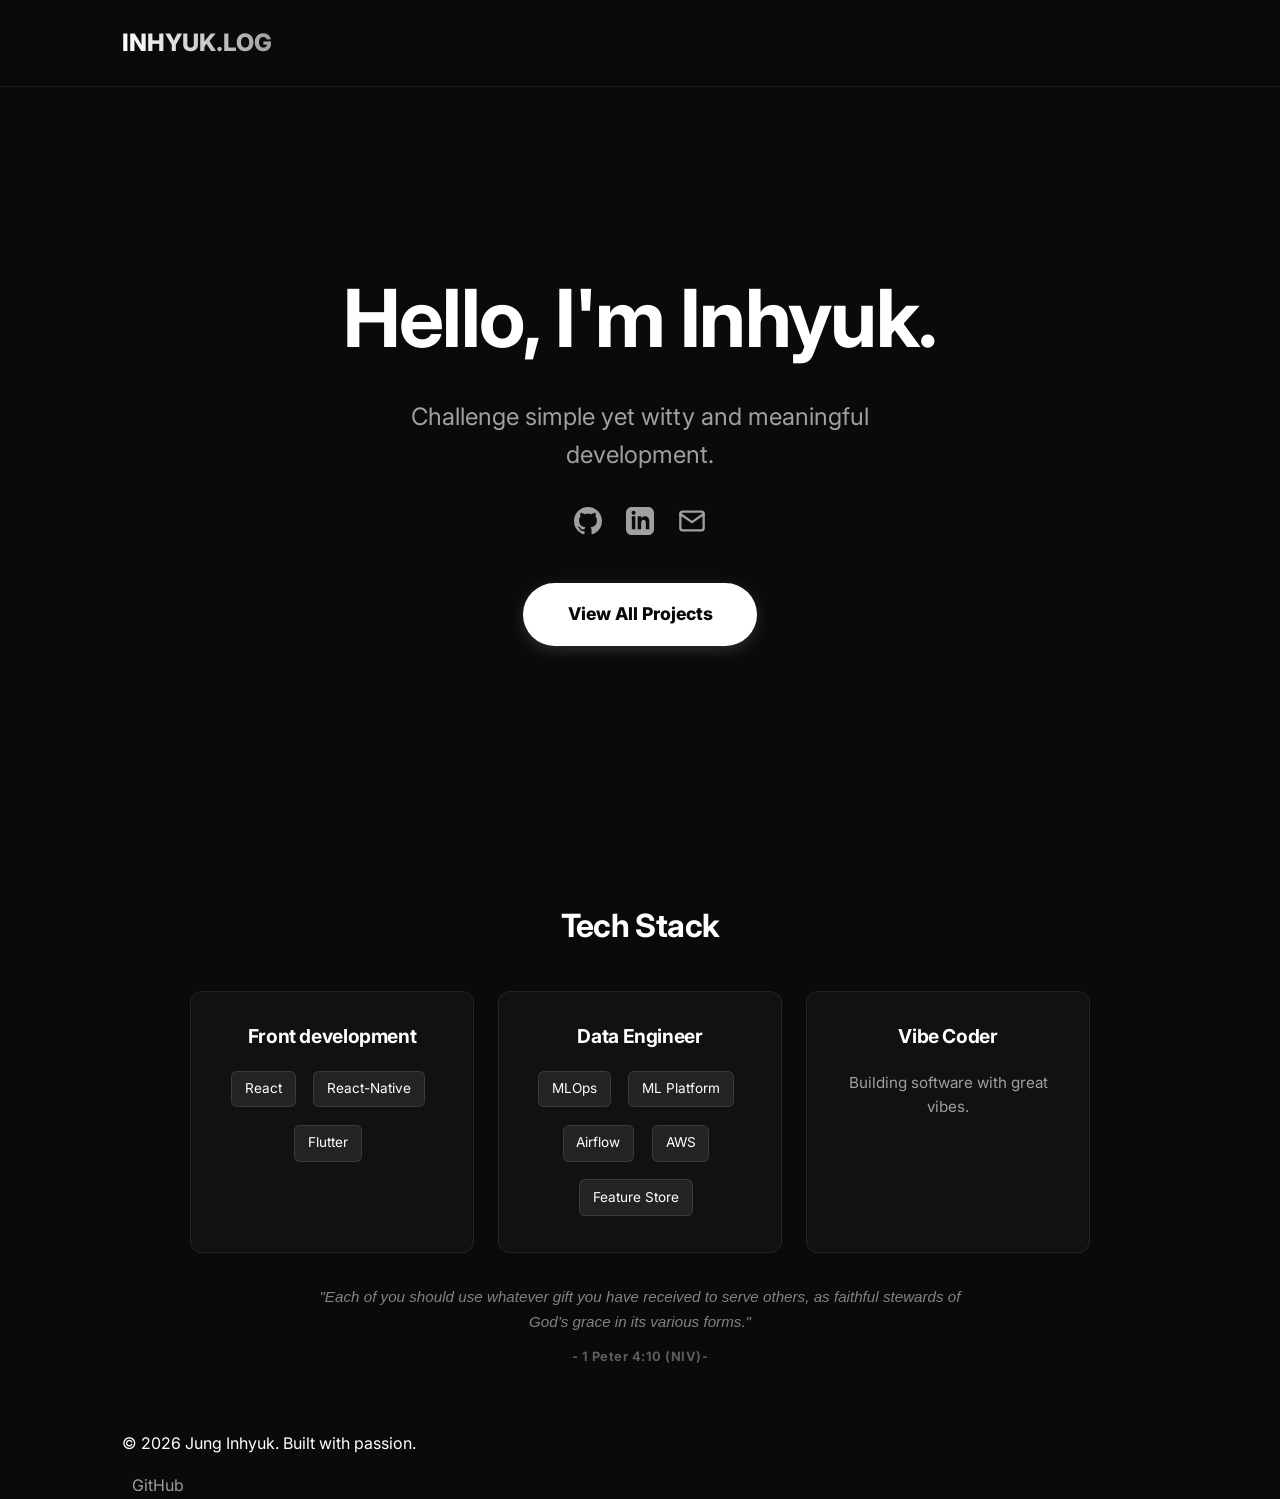
==== commit 2b01a912: "feat: 성경구절 버전 수정" ====
--- a/index.html
+++ b/index.html
@@ -99,11 +99,11 @@
         style="padding-top: 2rem; padding-bottom: 4rem; text-align: center; opacity: 0.8;">
         <blockquote
             style="font-style: italic; color: var(--text-secondary); max-width: 650px; margin: 0 auto; line-height: 1.6; font-size: 0.95rem; font-weight: 300;">
-            "As every man hath received the gift, even so minister the same one to another, as good stewards of the
-            manifold grace of God."
+            "Each of you should use whatever gift you have received to serve others, as faithful stewards of God’s grace
+            in its various forms."
             <div
                 style="margin-top: 0.8rem; font-weight: 700; font-style: normal; font-size: 0.8rem; letter-spacing: 0.5px; opacity: 0.7;">
-                - 1 Peter 4:10 -</div>
+                - 1 Peter 4:10 (NIV)-</div>
         </blockquote>
     </section>
 
